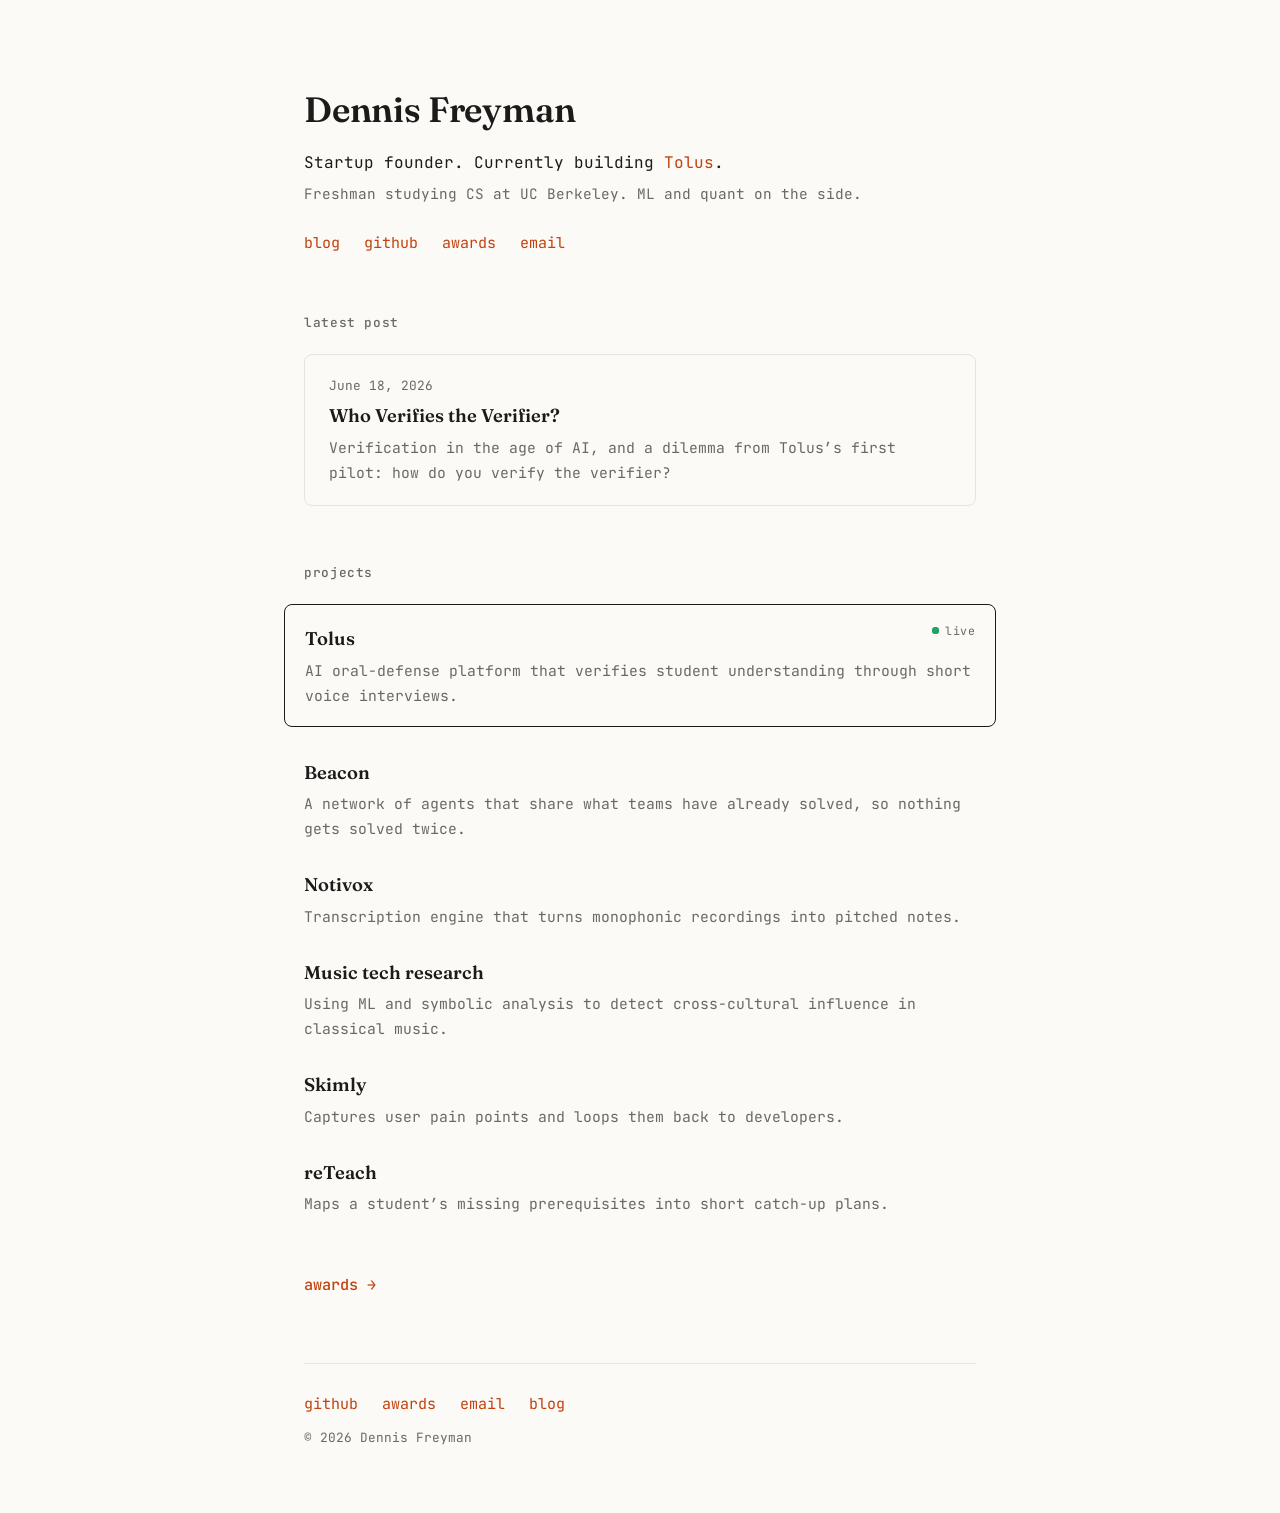
==== index.html @ a966e49b "Simplify Beacon project blurb Replace the jargon-heavy "permissioned knowledge network" line with a " ====
<!DOCTYPE html>
<html lang="en">
<head>
  <meta charset="UTF-8" />
  <meta name="viewport" content="width=device-width, initial-scale=1.0" />
  <title>Dennis Freyman</title>
  <meta name="description" content="Dennis Freyman — I build software and write about it." />
  <link rel="preconnect" href="https://fonts.googleapis.com" />
  <link rel="preconnect" href="https://fonts.gstatic.com" crossorigin />
  <link href="https://fonts.googleapis.com/css2?family=Fraunces:opsz,wght@9..144,500;9..144,600;9..144,700&family=JetBrains+Mono:wght@400;500;700&display=swap" rel="stylesheet" />
  <link rel="stylesheet" href="styles.css" />
</head>
<body>
  <main class="container">

    <!-- ===== Hero ===== -->
    <header class="hero">
      <h1>Dennis Freyman</h1>
      <!-- Easy to reword — this is just a simple, honest line. -->
      <p class="tagline">Startup founder. Currently building <a href="https://tolus.dev">Tolus</a>.</p>
      <p class="sub">Freshman studying CS at UC Berkeley. ML and quant on the side.</p>
      <nav class="links">
        <a href="blog/index.html">blog</a>
        <a href="https://github.com/zarfix123">github</a>
        <a href="awards.html">awards</a>
        <a href="mailto:zarfix.42@gmail.com">email</a>
      </nav>
    </header>

    <!-- ===== Latest post (homepage feature) ===== -->
    <section class="section">
      <h2>latest post</h2>
      <!-- Update this to point at your newest post when you publish another. -->
      <a class="post-feature" href="blog/posts/who-verifies-the-verifier.html">
        <span class="post-feature-date">June 18, 2026</span>
        <span class="post-feature-title">Who Verifies the Verifier?</span>
        <span class="post-feature-blurb">Verification in the age of AI, and a dilemma from Tolus&rsquo;s first pilot: how do you verify the verifier?</span>
      </a>
    </section>

    <!-- ===== Projects ===== -->
    <section class="section">
      <h2>projects</h2>
      <ul class="projects">

        <li class="featured">
          <a class="proj-name" href="https://tolus.dev">Tolus</a>
          <span class="live"><span class="live-dot"></span>live</span>
          <p>AI oral-defense platform that verifies student understanding through short voice interviews.</p>
        </li>

        <li>
          <a class="proj-name" href="beacon.html">Beacon</a>
          <p>A network of agents that share what teams have already solved, so nothing gets solved twice.</p>
        </li>

        <li>
          <a class="proj-name" href="notivox.html">Notivox</a>
          <p>Transcription engine that turns monophonic recordings into pitched notes.</p>
        </li>

        <li>
          <a class="proj-name" href="research.html">Music tech research</a>
          <p>Using ML and symbolic analysis to detect cross-cultural influence in classical music.</p>
        </li>

        <li>
          <a class="proj-name" href="https://skimly.dev">Skimly</a>
          <p>Captures user pain points and loops them back to developers.</p>
        </li>

        <li>
          <a class="proj-name" href="https://reteach.works">reTeach</a>
          <p>Maps a student&rsquo;s missing prerequisites into short catch-up plans.</p>
        </li>

      </ul>
    </section>

    <!-- ===== Awards (standalone link, no preview) ===== -->
    <section class="section">
      <a class="standalone-link" href="awards.html">awards &rarr;</a>
    </section>

    <!-- ===== Footer ===== -->
    <footer class="footer">
      <nav class="links">
        <a href="https://github.com/zarfix123">github</a>
        <a href="awards.html">awards</a>
        <a href="mailto:zarfix.42@gmail.com">email</a>
        <a href="blog/index.html">blog</a>
      </nav>
      <p class="copyright">&copy; 2026 Dennis Freyman</p>
    </footer>

  </main>
</body>
</html>
---- styles.css ----
/* ===== Design tokens ===== */
:root {
  --bg:      #fbfaf7;   /* warm off-white */
  --text:    #1c1b19;   /* near-black     */
  --muted:   #6b6862;   /* secondary text */
  --accent:  #c2410c;   /* accent (change me to retheme) */
  --border:  #e7e4dd;
  --code-bg: #f4f2ec;
  --maxw:    720px;
}

/* ===== Base ===== */
*,
*::before,
*::after { box-sizing: border-box; }

html { -webkit-text-size-adjust: 100%; }

body {
  margin: 0;
  background: var(--bg);
  color: var(--text);
  font-family: "JetBrains Mono", ui-monospace, SFMono-Regular, Menlo, Consolas, monospace;
  font-size: 15px;
  line-height: 1.7;
  -webkit-font-smoothing: antialiased;
}

.container {
  max-width: var(--maxw);
  margin: 0 auto;
  padding: 5rem 1.5rem 4rem;
}

.section { margin-top: 3.5rem; }

/* ===== Typography ===== */
h1 {
  font-family: "Fraunces", Georgia, serif;
  font-size: 2.2rem;
  font-weight: 600;
  letter-spacing: -0.005em;
  margin: 0 0 0.6rem;
}

h2 {
  font-size: 0.8rem;
  font-weight: 500;
  letter-spacing: 0.05em;
  color: var(--muted);
  margin: 0 0 1.25rem;
}

a {
  color: var(--accent);
  text-decoration: none;
}
a:hover { text-decoration: underline; }

/* ===== Hero ===== */
.hero .tagline {
  font-size: 1rem;
  color: var(--text);
  margin: 0 0 0.35rem;
}
.hero .sub {
  font-size: 0.9rem;
  color: var(--muted);
  margin: 0 0 1.5rem;
}

/* Shared link rows (hero + footer) */
.links {
  display: flex;
  gap: 1.5rem;
  flex-wrap: wrap;
}

/* ===== Projects ===== */
.projects {
  list-style: none;
  padding: 0;
  margin: 0;
}
.projects li { margin-bottom: 1.75rem; }
.projects li:last-child { margin-bottom: 0; }
/* "live" badge on the flagship project (Tolus): green pulsing dot + readable label */
.live {
  display: inline-flex;
  align-items: center;
  gap: 6px;
  font-size: 0.72rem;
  letter-spacing: 0.04em;
  color: var(--muted);
}

/* flagship project (Tolus): black-bordered box with a "live" badge top-right */
.projects li.featured {
  position: relative;
  border: 1px solid var(--text);
  border-radius: 8px;
  padding: 1.15rem 1.25rem;
  margin: 0 -1.25rem 1.85rem;
}
.projects li.featured .live {
  position: absolute;
  top: 1rem;
  right: 1.25rem;
}
.live-dot {
  position: relative;
  display: inline-block;
  width: 7px;
  height: 7px;
  border-radius: 50%;
  background: #21a366;
}
.live-dot::after {
  content: "";
  position: absolute;
  inset: 0;
  border-radius: 50%;
  background: #21a366;
  animation: live-ping 1.5s ease-out infinite;
}
@keyframes live-ping {
  0%   { transform: scale(1);   opacity: 0.6; }
  100% { transform: scale(2.8); opacity: 0; }
}
@media (prefers-reduced-motion: reduce) {
  .live-dot::after { animation: none; }
}

.proj-name {
  font-family: "Fraunces", Georgia, serif;
  font-weight: 600;
  color: var(--text);
  font-size: 1.15rem;
}
.proj-name:hover { color: var(--accent); }

.projects p {
  color: var(--muted);
  font-size: 0.92rem;
  margin: 0.2rem 0 0;
}

/* ===== Awards ===== */
.awards { list-style: none; padding: 0; margin: 0; }
.awards li {
  color: var(--muted);
  font-size: 0.92rem;
  margin-bottom: 0.85rem;
}
.awards li:last-child { margin-bottom: 0; }
.awards strong { color: var(--text); font-weight: 700; }

/* Standalone body link (e.g. awards on the homepage) */
.standalone-link { font-weight: 500; font-size: 0.95rem; }

/* ===== Latest-post feature (homepage) ===== */
.post-feature {
  display: block;
  border: 1px solid var(--border);
  border-radius: 8px;
  padding: 1.25rem 1.5rem;
  color: var(--text);
  transition: border-color 0.15s ease;
}
.post-feature:hover { border-color: var(--accent); text-decoration: none; }
.post-feature-empty { color: var(--muted); font-size: 0.92rem; }
.post-feature-date {
  display: block;
  color: var(--muted);
  font-size: 0.8rem;
  margin-bottom: 0.2rem;
}
.post-feature-title {
  display: block;
  font-family: "Fraunces", Georgia, serif;
  font-weight: 600;
  font-size: 1.15rem;
  margin-bottom: 0.25rem;
}
.post-feature-blurb { display: block; color: var(--muted); font-size: 0.92rem; }

/* Award groups (awards.html) */
.award-group { margin-bottom: 2.25rem; }
.award-group:last-child { margin-bottom: 0; }
.award-group-title {
  font-family: "Fraunces", Georgia, serif;
  font-size: 1.2rem;
  font-weight: 600;
  color: var(--text);
  margin: 0 0 0.9rem;
}

/* ===== Footer ===== */
.footer {
  margin-top: 4rem;
  padding-top: 1.75rem;
  border-top: 1px solid var(--border);
}
.footer .links { margin-bottom: 0.6rem; }
.copyright {
  color: var(--muted);
  font-size: 0.8rem;
  margin: 0;
}

/* ===== Blog list ===== */
.back-link {
  display: inline-block;
  font-size: 0.85rem;
  margin-bottom: 2.5rem;
}
.post-cards { margin-top: 2.5rem; }
.post-feature + .post-feature { margin-top: 1rem; }

/* ===== Blog post ===== */
.post-meta {
  color: var(--muted);
  font-size: 0.85rem;
  margin: 0 0 2.5rem;
}
.post-body { font-size: 0.95rem; }
.post-body h2 {
  font-family: "Fraunces", Georgia, serif;
  letter-spacing: normal;
  color: var(--text);
  font-size: 1.45rem;
  font-weight: 600;
  margin: 2.25rem 0 0.9rem;
}
.post-body p { margin: 0 0 1.2rem; }
.post-body ul, .post-body ol { margin: 0 0 1.2rem; padding-left: 1.4rem; }
.post-body li { margin-bottom: 0.6rem; }
.post-body a { text-decoration: underline; }
.post-body figure { margin: 2.75rem auto; max-width: 78%; }
.post-body img {
  display: block;
  width: 100%;
  height: auto;
  border: 1px solid var(--border);
  border-radius: 8px;
}
.post-body figcaption {
  color: var(--muted);
  font-size: 0.82rem;
  margin-top: 0.65rem;
  text-align: center;
}

/* ===== Code ===== */
code {
  font-size: 0.9em;
  background: var(--code-bg);
  padding: 0.12em 0.38em;
  border-radius: 4px;
}
pre {
  background: var(--code-bg);
  border: 1px solid var(--border);
  border-radius: 8px;
  padding: 1rem 1.15rem;
  overflow-x: auto;
  margin: 0 0 1.4rem;
  font-size: 0.88rem;
  line-height: 1.6;
}
pre code { background: none; padding: 0; border-radius: 0; }

/* ===== Mobile ===== */
@media (max-width: 600px) {
  .container { padding: 3rem 1.25rem; }
  h1 { font-size: 1.9rem; }
  .post-body figure { max-width: 100%; }
}
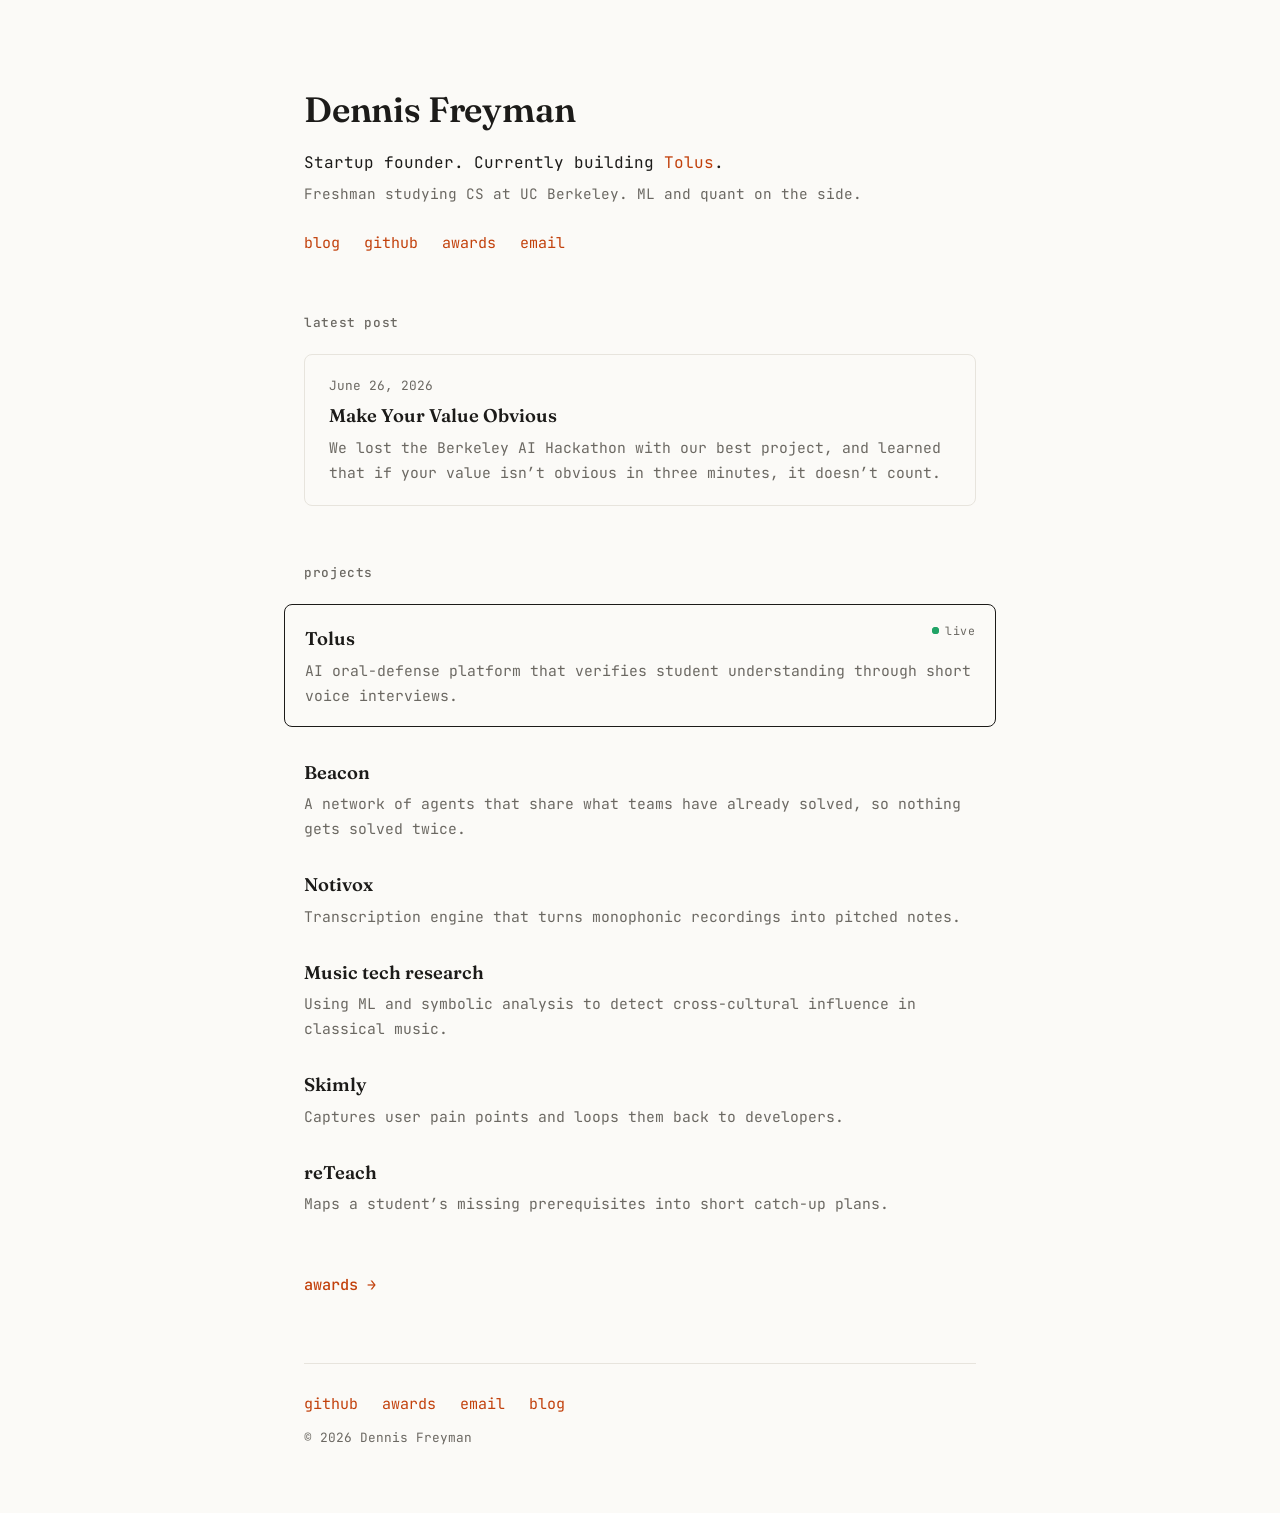
==== commit 28f86dd5: "Publish third blog post: Make Your Value Obvious Add the Berkeley AI Hackathon post (losing with Bea" ====
--- a/index.html
+++ b/index.html
@@ -31,10 +31,10 @@
     <section class="section">
       <h2>latest post</h2>
       <!-- Update this to point at your newest post when you publish another. -->
-      <a class="post-feature" href="blog/posts/who-verifies-the-verifier.html">
-        <span class="post-feature-date">June 18, 2026</span>
-        <span class="post-feature-title">Who Verifies the Verifier?</span>
-        <span class="post-feature-blurb">Verification in the age of AI, and a dilemma from Tolus&rsquo;s first pilot: how do you verify the verifier?</span>
+      <a class="post-feature" href="blog/posts/make-your-value-obvious.html">
+        <span class="post-feature-date">June 26, 2026</span>
+        <span class="post-feature-title">Make Your Value Obvious</span>
+        <span class="post-feature-blurb">We lost the Berkeley AI Hackathon with our best project, and learned that if your value isn&rsquo;t obvious in three minutes, it doesn&rsquo;t count.</span>
       </a>
     </section>
 
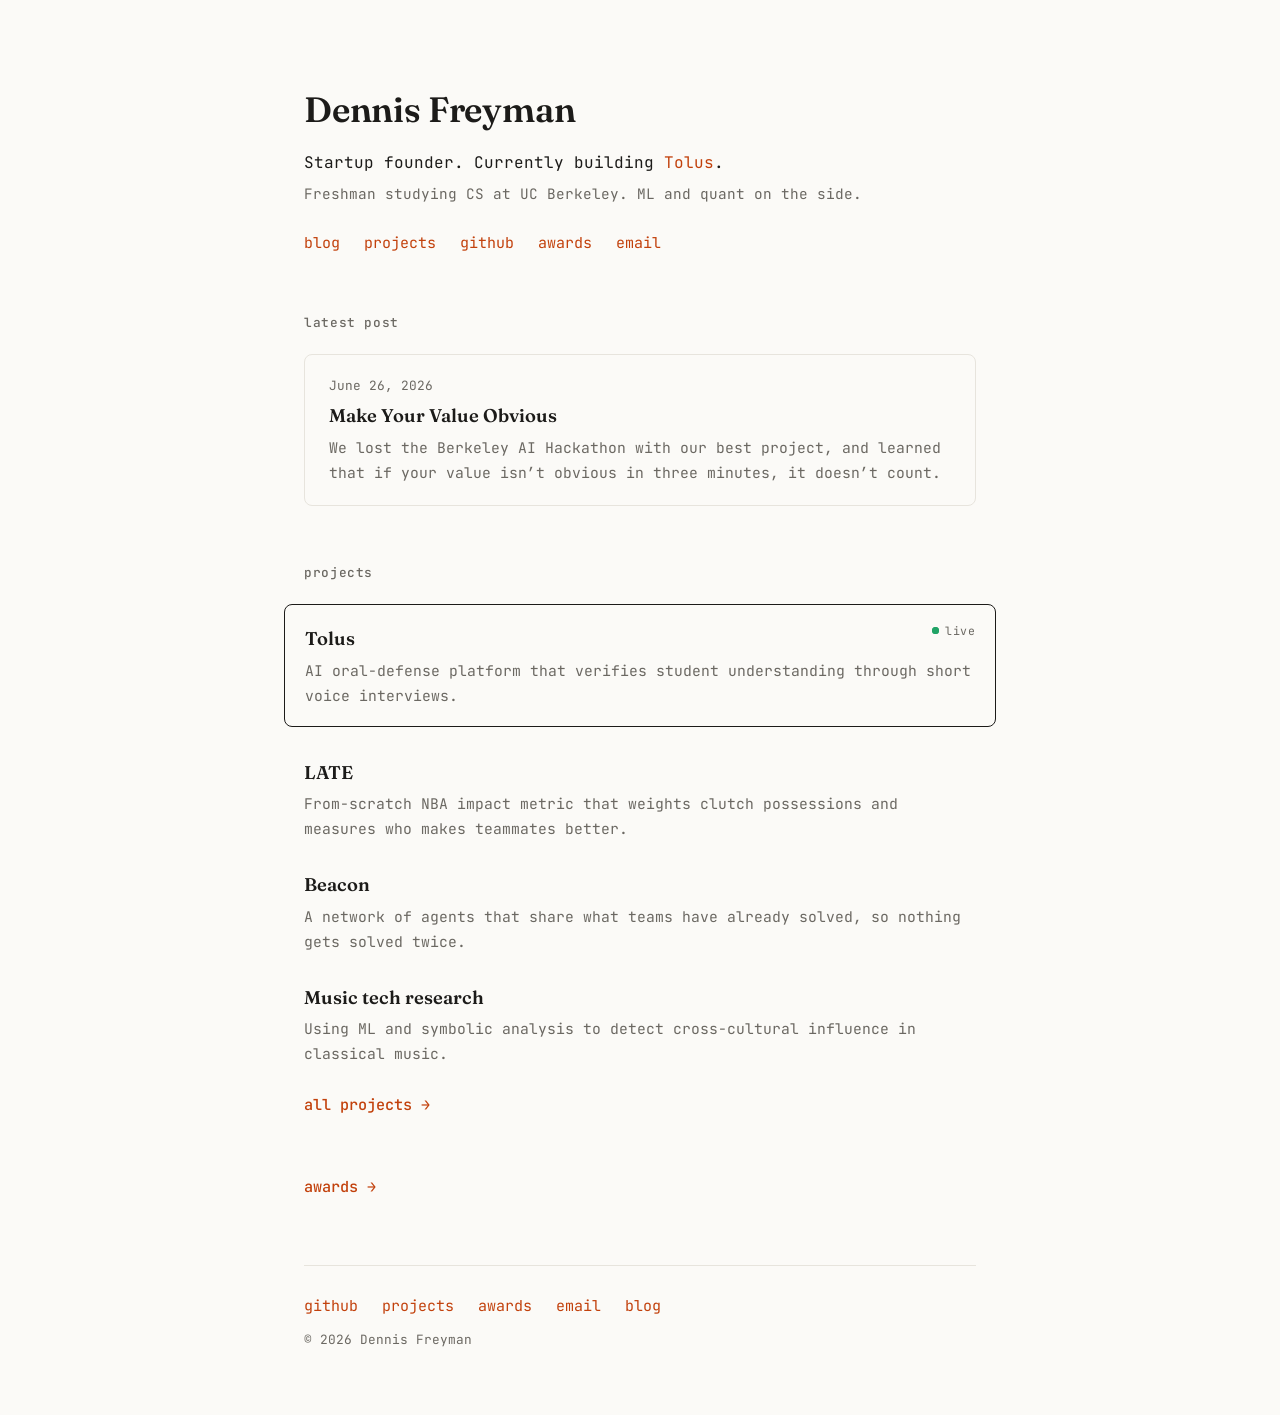
==== commit 21b25704: "Add LATE and split projects into a selected homepage set + full projects page - Add LATE (leverage-a" ====
--- a/index.html
+++ b/index.html
@@ -21,6 +21,7 @@
       <p class="sub">Freshman studying CS at UC Berkeley. ML and quant on the side.</p>
       <nav class="links">
         <a href="blog/index.html">blog</a>
+        <a href="projects.html">projects</a>
         <a href="https://github.com/zarfix123">github</a>
         <a href="awards.html">awards</a>
         <a href="mailto:zarfix.42@gmail.com">email</a>
@@ -38,7 +39,7 @@
       </a>
     </section>
 
-    <!-- ===== Projects ===== -->
+    <!-- ===== Projects (selected; full list on projects.html) ===== -->
     <section class="section">
       <h2>projects</h2>
       <ul class="projects">
@@ -50,13 +51,13 @@
         </li>
 
         <li>
-          <a class="proj-name" href="beacon.html">Beacon</a>
-          <p>A network of agents that share what teams have already solved, so nothing gets solved twice.</p>
+          <a class="proj-name" href="https://elevate-stat.surge.sh/">LATE</a>
+          <p>From-scratch NBA impact metric that weights clutch possessions and measures who makes teammates better.</p>
         </li>
 
         <li>
-          <a class="proj-name" href="notivox.html">Notivox</a>
-          <p>Transcription engine that turns monophonic recordings into pitched notes.</p>
+          <a class="proj-name" href="beacon.html">Beacon</a>
+          <p>A network of agents that share what teams have already solved, so nothing gets solved twice.</p>
         </li>
 
         <li>
@@ -64,17 +65,8 @@
           <p>Using ML and symbolic analysis to detect cross-cultural influence in classical music.</p>
         </li>
 
-        <li>
-          <a class="proj-name" href="https://skimly.dev">Skimly</a>
-          <p>Captures user pain points and loops them back to developers.</p>
-        </li>
-
-        <li>
-          <a class="proj-name" href="https://reteach.works">reTeach</a>
-          <p>Maps a student&rsquo;s missing prerequisites into short catch-up plans.</p>
-        </li>
-
       </ul>
+      <a class="standalone-link" href="projects.html">all projects &rarr;</a>
     </section>
 
     <!-- ===== Awards (standalone link, no preview) ===== -->
@@ -86,6 +78,7 @@
     <footer class="footer">
       <nav class="links">
         <a href="https://github.com/zarfix123">github</a>
+        <a href="projects.html">projects</a>
         <a href="awards.html">awards</a>
         <a href="mailto:zarfix.42@gmail.com">email</a>
         <a href="blog/index.html">blog</a>
--- a/styles.css
+++ b/styles.css
@@ -157,6 +157,7 @@
 
 /* Standalone body link (e.g. awards on the homepage) */
 .standalone-link { font-weight: 500; font-size: 0.95rem; }
+.projects + .standalone-link { display: inline-block; margin-top: 1.6rem; }
 
 /* ===== Latest-post feature (homepage) ===== */
 .post-feature {
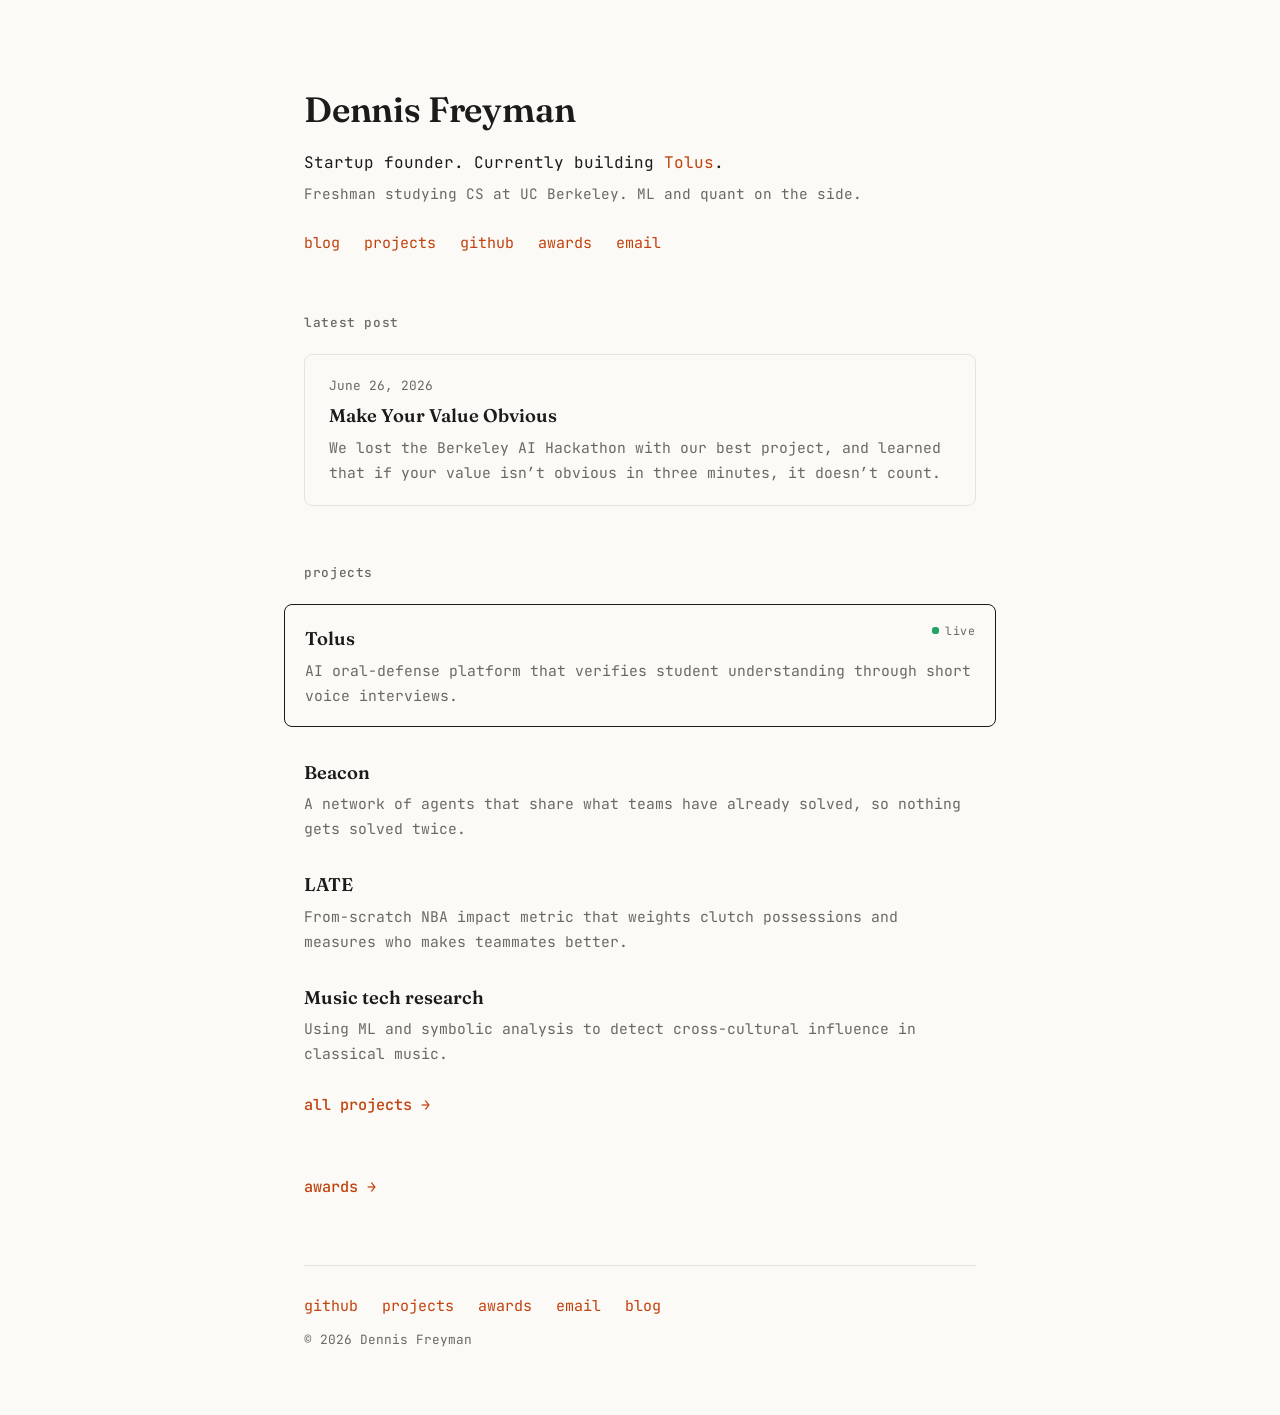
==== commit bd89e13d: "Order Beacon before LATE in the projects lists Co-Authored-By: Claude Opus 4.8 <noreply@anthropic.co" ====
--- a/index.html
+++ b/index.html
@@ -51,13 +51,13 @@
         </li>
 
         <li>
-          <a class="proj-name" href="https://elevate-stat.surge.sh/">LATE</a>
-          <p>From-scratch NBA impact metric that weights clutch possessions and measures who makes teammates better.</p>
+          <a class="proj-name" href="beacon.html">Beacon</a>
+          <p>A network of agents that share what teams have already solved, so nothing gets solved twice.</p>
         </li>
 
         <li>
-          <a class="proj-name" href="beacon.html">Beacon</a>
-          <p>A network of agents that share what teams have already solved, so nothing gets solved twice.</p>
+          <a class="proj-name" href="https://elevate-stat.surge.sh/">LATE</a>
+          <p>From-scratch NBA impact metric that weights clutch possessions and measures who makes teammates better.</p>
         </li>
 
         <li>
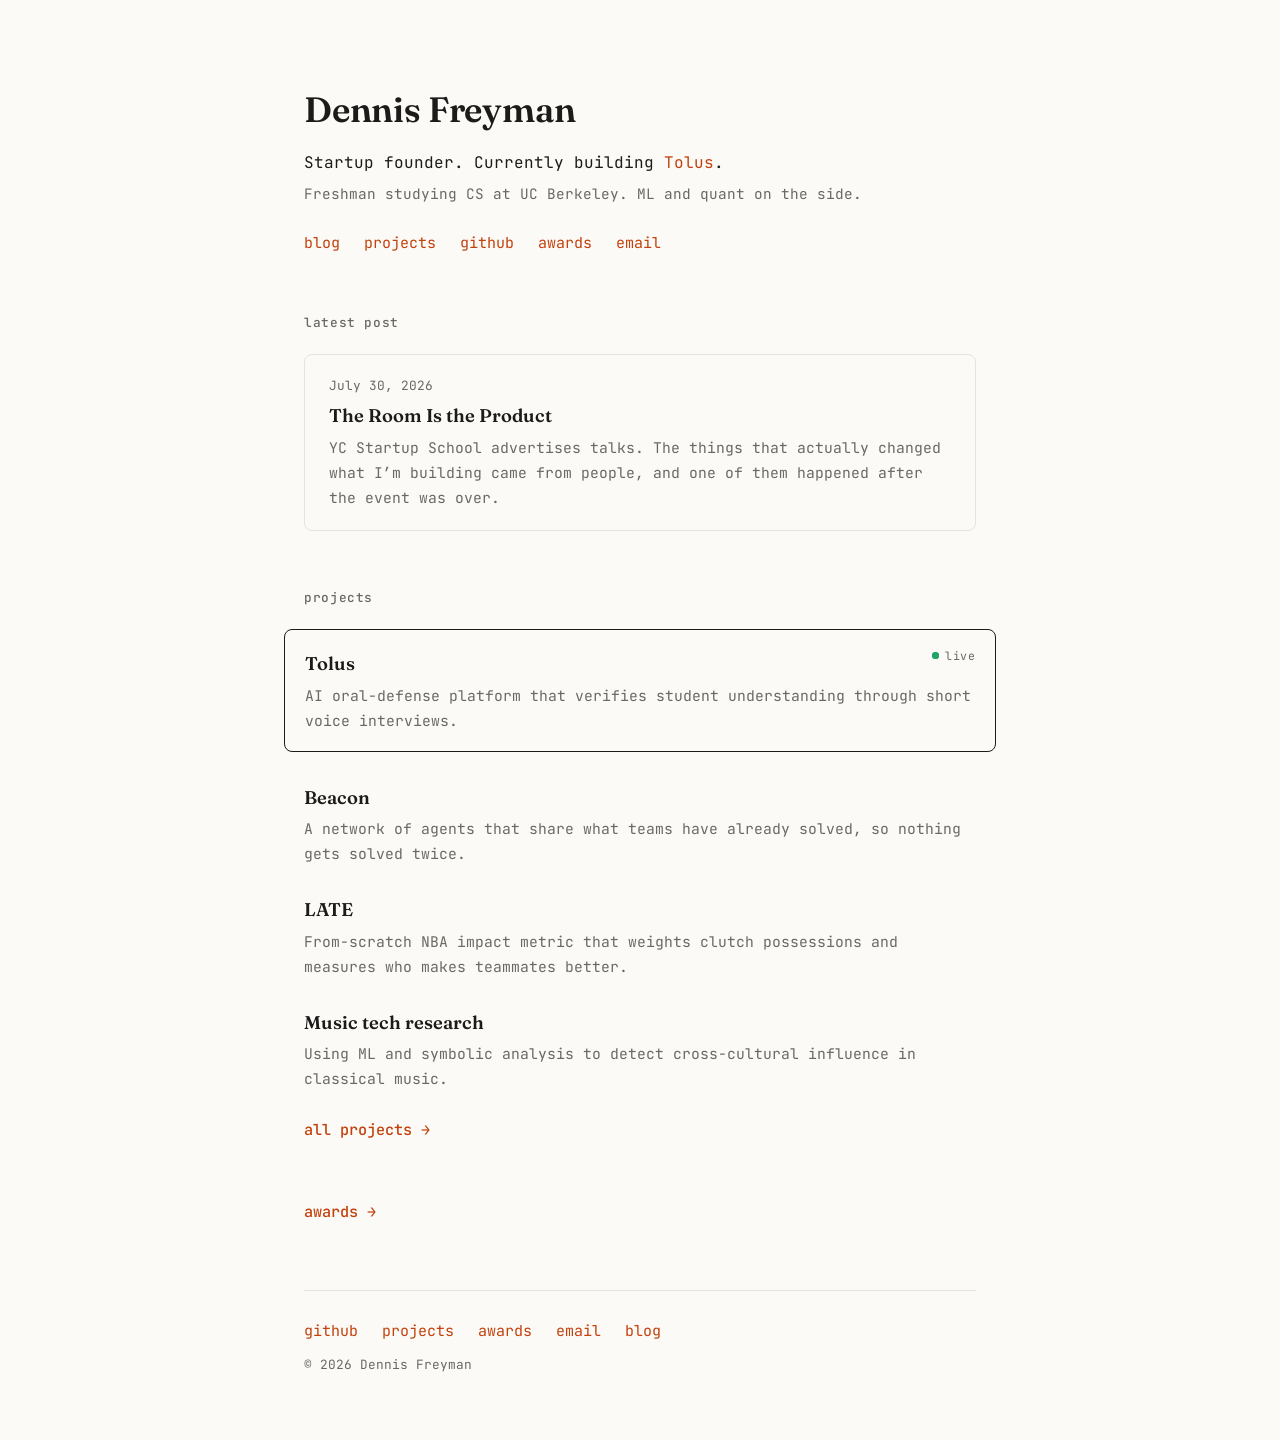
==== commit 3fd794f8: "Publish fourth blog post: The Room Is the Product Add the YC Startup School post (the filtered room " ====
--- a/index.html
+++ b/index.html
@@ -32,10 +32,10 @@
     <section class="section">
       <h2>latest post</h2>
       <!-- Update this to point at your newest post when you publish another. -->
-      <a class="post-feature" href="blog/posts/make-your-value-obvious.html">
-        <span class="post-feature-date">June 26, 2026</span>
-        <span class="post-feature-title">Make Your Value Obvious</span>
-        <span class="post-feature-blurb">We lost the Berkeley AI Hackathon with our best project, and learned that if your value isn&rsquo;t obvious in three minutes, it doesn&rsquo;t count.</span>
+      <a class="post-feature" href="blog/posts/the-room-is-the-product.html">
+        <span class="post-feature-date">July 30, 2026</span>
+        <span class="post-feature-title">The Room Is the Product</span>
+        <span class="post-feature-blurb">YC Startup School advertises talks. The things that actually changed what I&rsquo;m building came from people, and one of them happened after the event was over.</span>
       </a>
     </section>
 
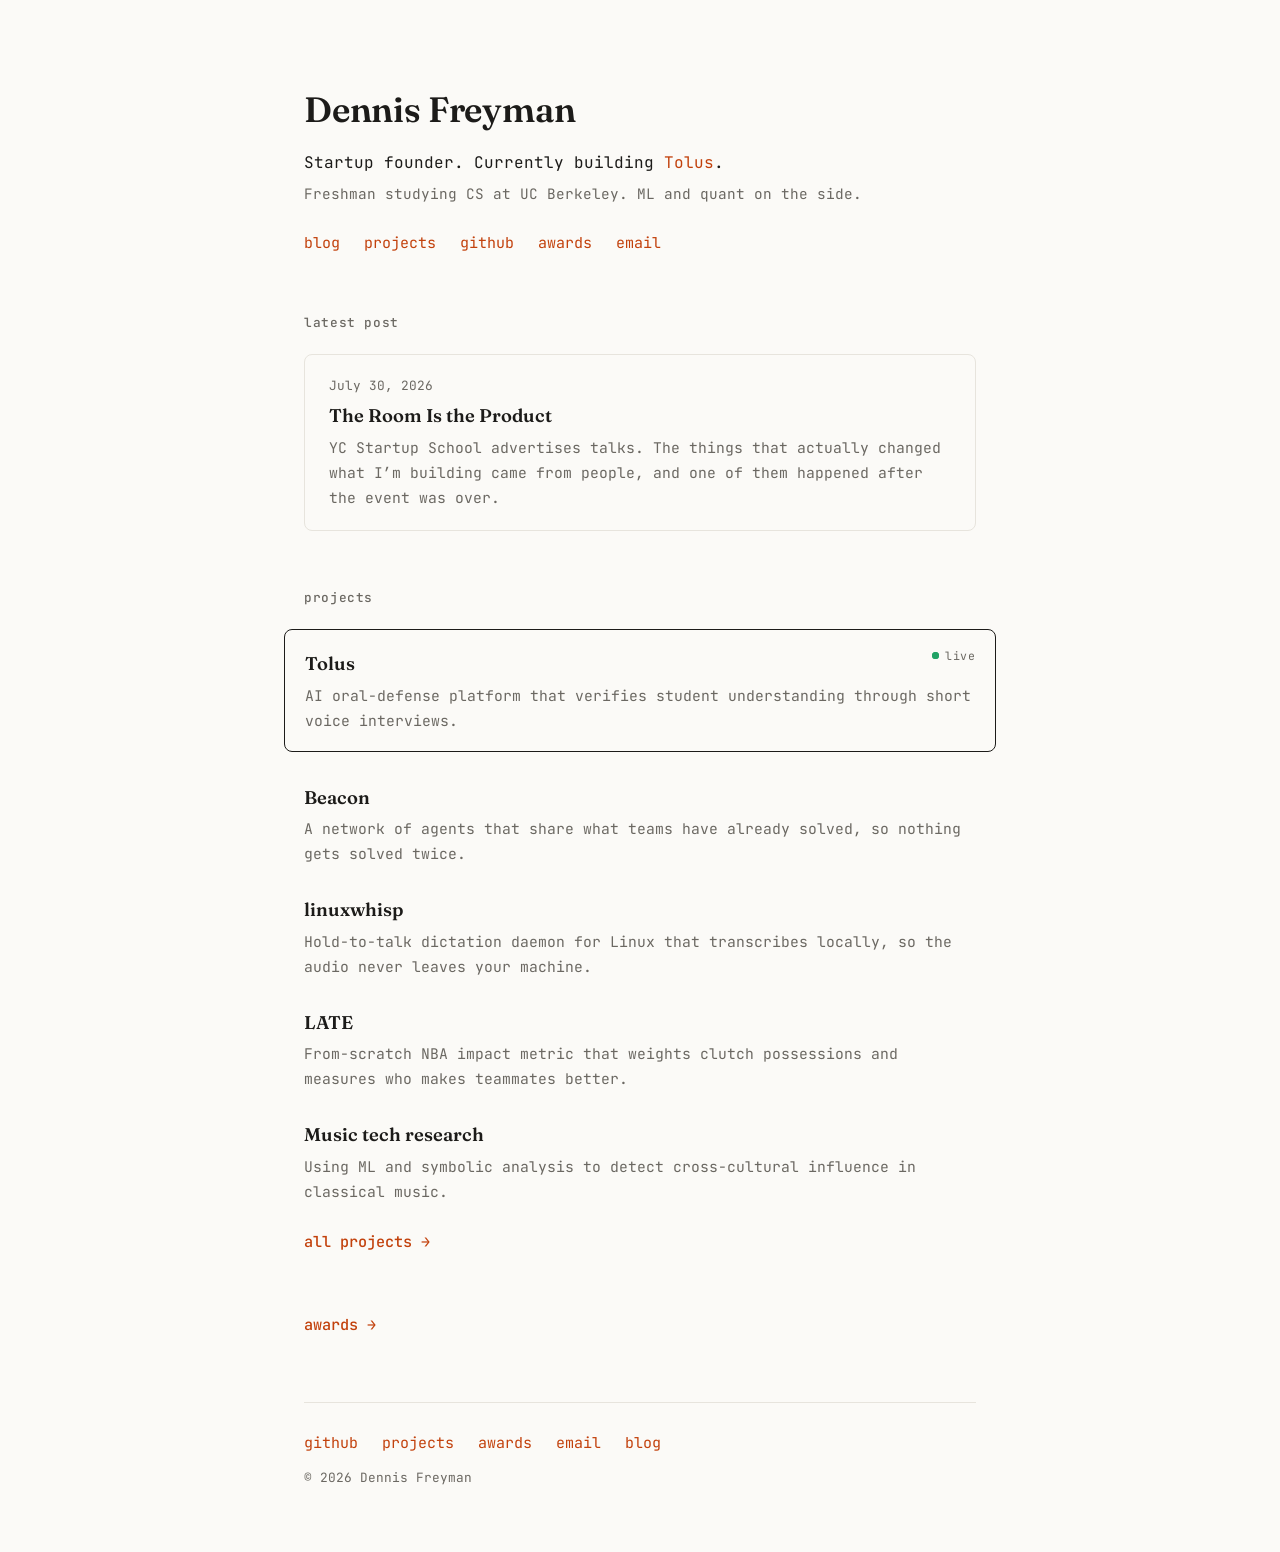
==== commit 22ce9522: "Add linuxwhisp project page and projects entries Local-first hold-to-talk dictation daemon for Linux" ====
--- a/index.html
+++ b/index.html
@@ -56,6 +56,11 @@
         </li>
 
         <li>
+          <a class="proj-name" href="linuxwhisp.html">linuxwhisp</a>
+          <p>Hold-to-talk dictation daemon for Linux that transcribes locally, so the audio never leaves your machine.</p>
+        </li>
+
+        <li>
           <a class="proj-name" href="https://elevate-stat.surge.sh/">LATE</a>
           <p>From-scratch NBA impact metric that weights clutch possessions and measures who makes teammates better.</p>
         </li>
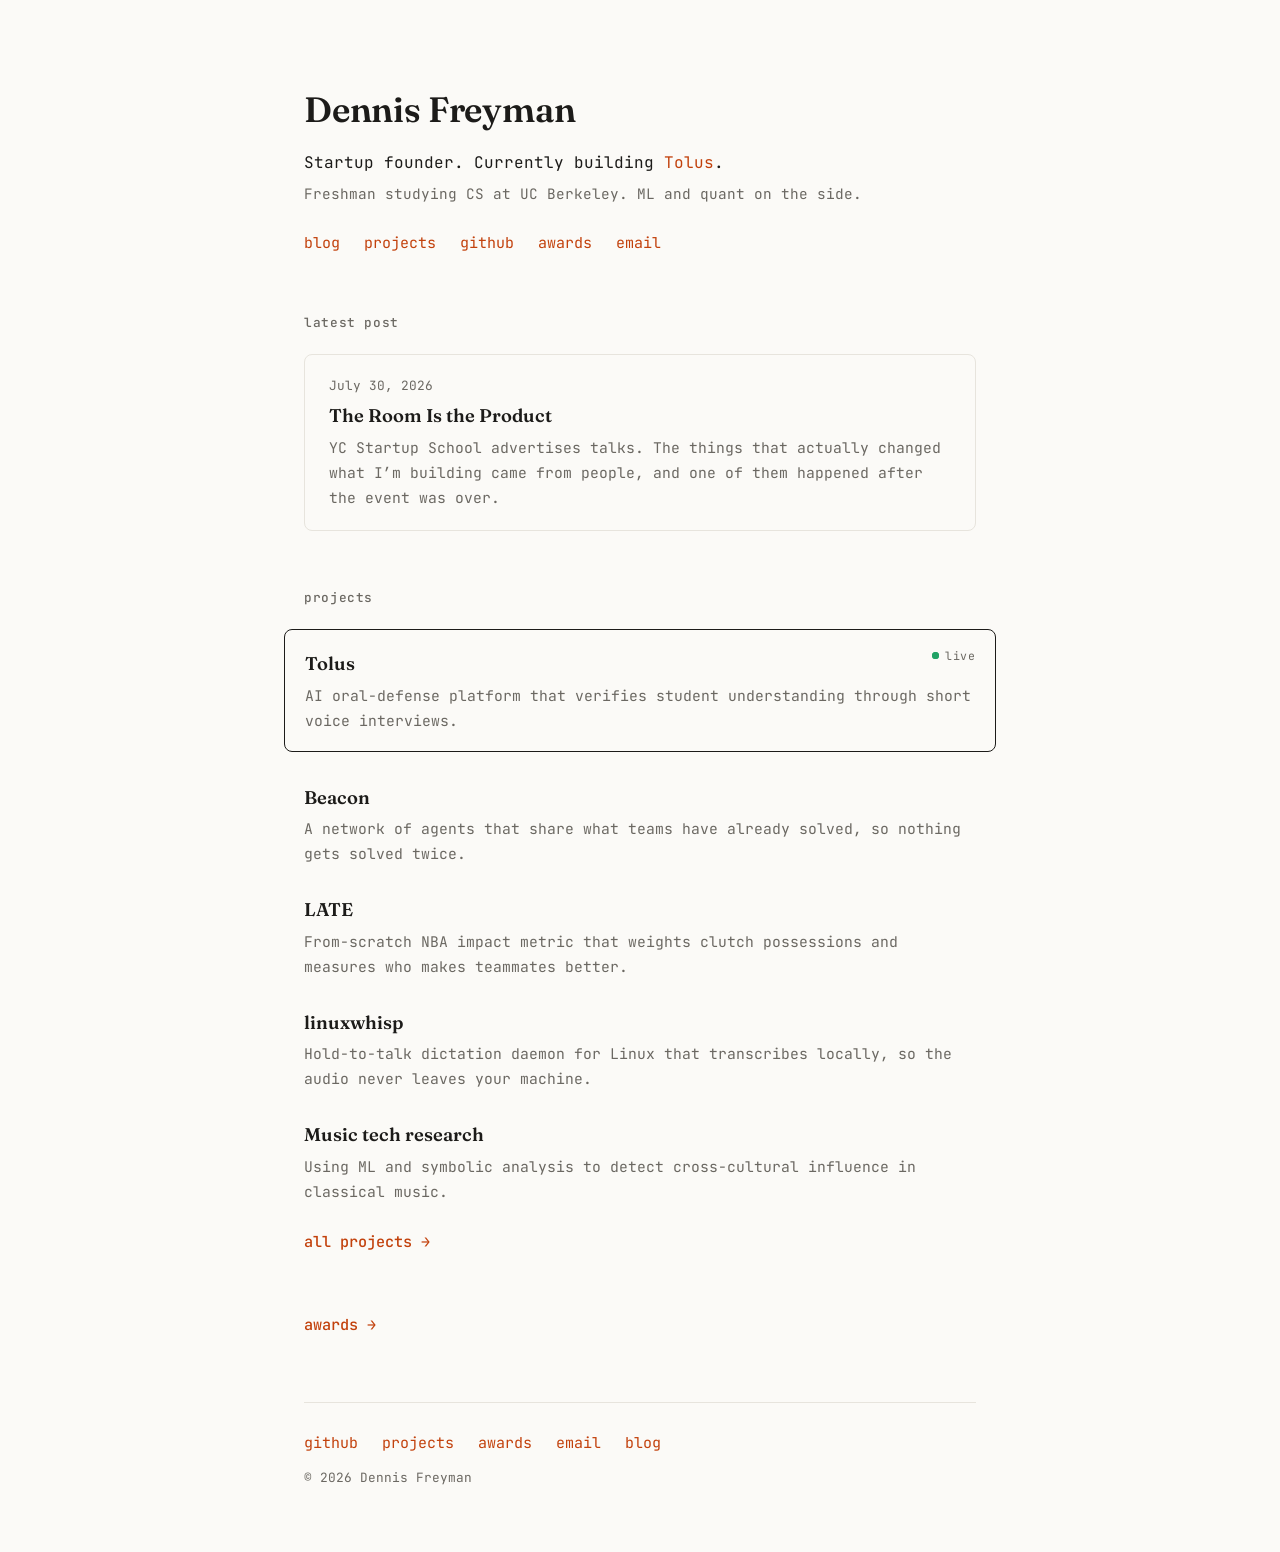
==== commit a2f2a9df: "Order LATE before linuxwhisp in the projects lists Puts LATE in the top three on the homepage and th" ====
--- a/index.html
+++ b/index.html
@@ -56,13 +56,13 @@
         </li>
 
         <li>
-          <a class="proj-name" href="linuxwhisp.html">linuxwhisp</a>
-          <p>Hold-to-talk dictation daemon for Linux that transcribes locally, so the audio never leaves your machine.</p>
+          <a class="proj-name" href="https://elevate-stat.surge.sh/">LATE</a>
+          <p>From-scratch NBA impact metric that weights clutch possessions and measures who makes teammates better.</p>
         </li>
 
         <li>
-          <a class="proj-name" href="https://elevate-stat.surge.sh/">LATE</a>
-          <p>From-scratch NBA impact metric that weights clutch possessions and measures who makes teammates better.</p>
+          <a class="proj-name" href="linuxwhisp.html">linuxwhisp</a>
+          <p>Hold-to-talk dictation daemon for Linux that transcribes locally, so the audio never leaves your machine.</p>
         </li>
 
         <li>
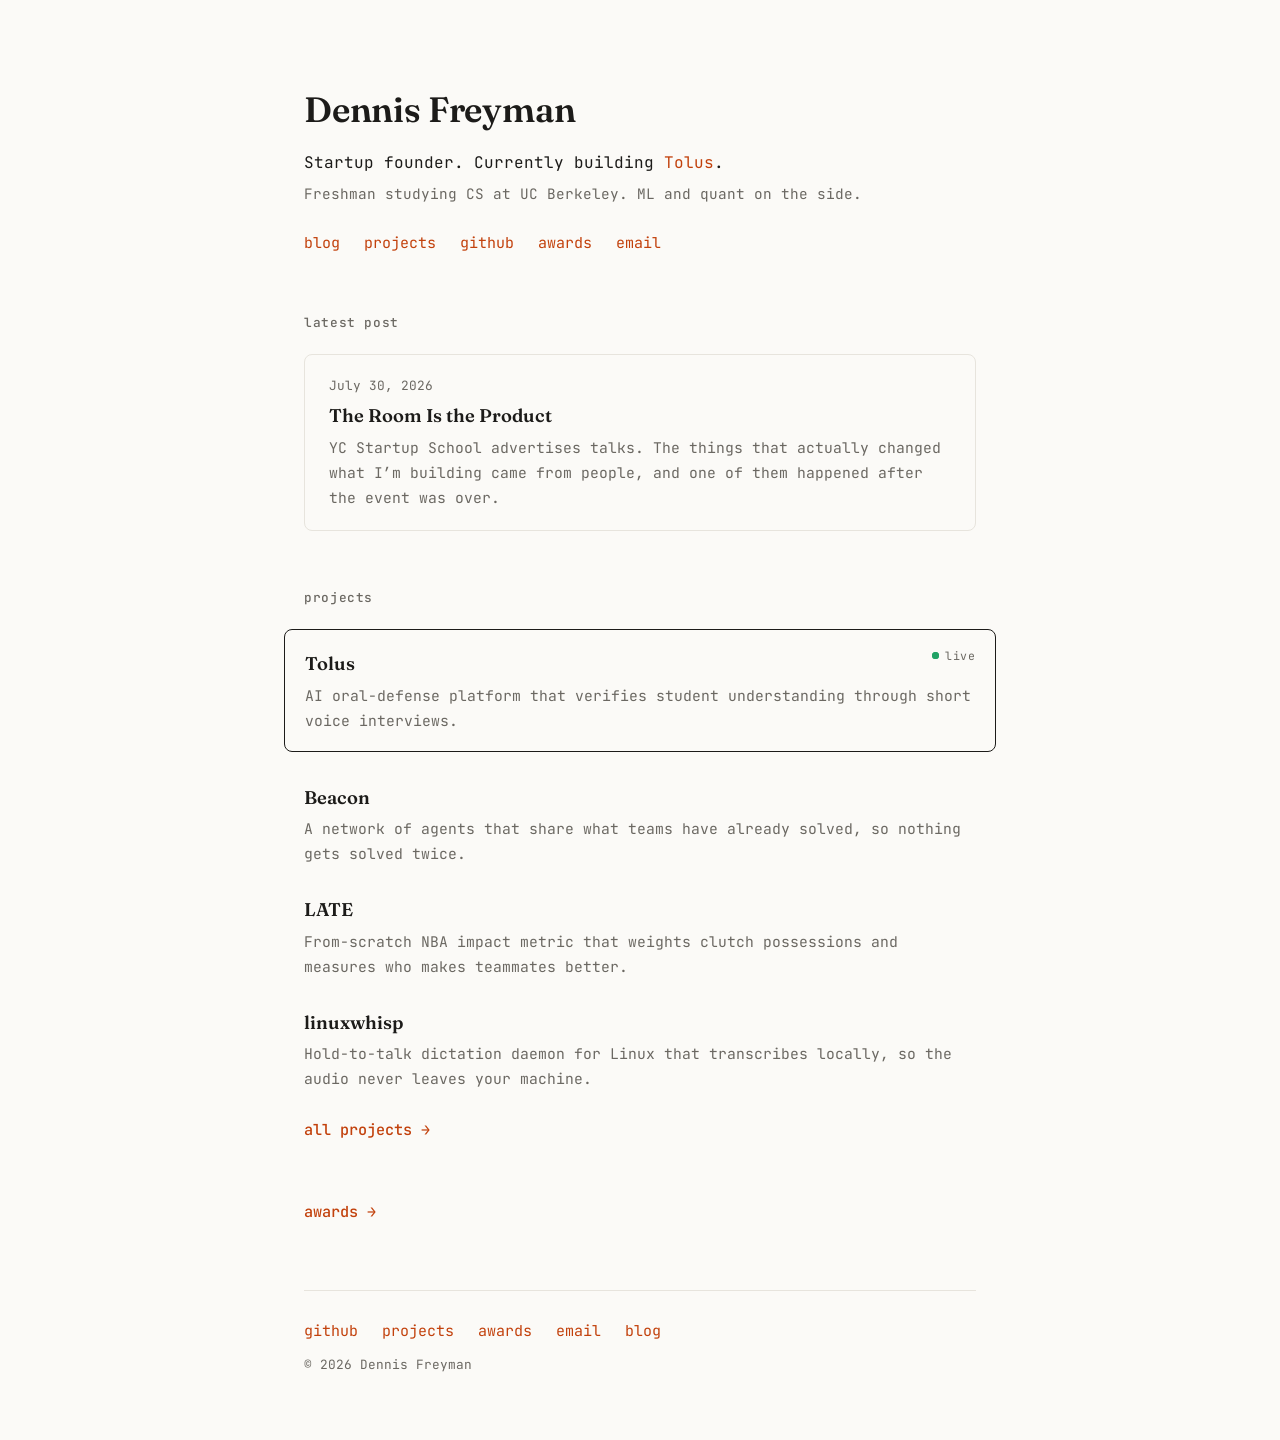
==== commit 3ea0ab30: "Limit homepage project preview to 4 Drops Music tech research from the selected set; it remains on t" ====
--- a/index.html
+++ b/index.html
@@ -65,11 +65,6 @@
           <p>Hold-to-talk dictation daemon for Linux that transcribes locally, so the audio never leaves your machine.</p>
         </li>
 
-        <li>
-          <a class="proj-name" href="research.html">Music tech research</a>
-          <p>Using ML and symbolic analysis to detect cross-cultural influence in classical music.</p>
-        </li>
-
       </ul>
       <a class="standalone-link" href="projects.html">all projects &rarr;</a>
     </section>
